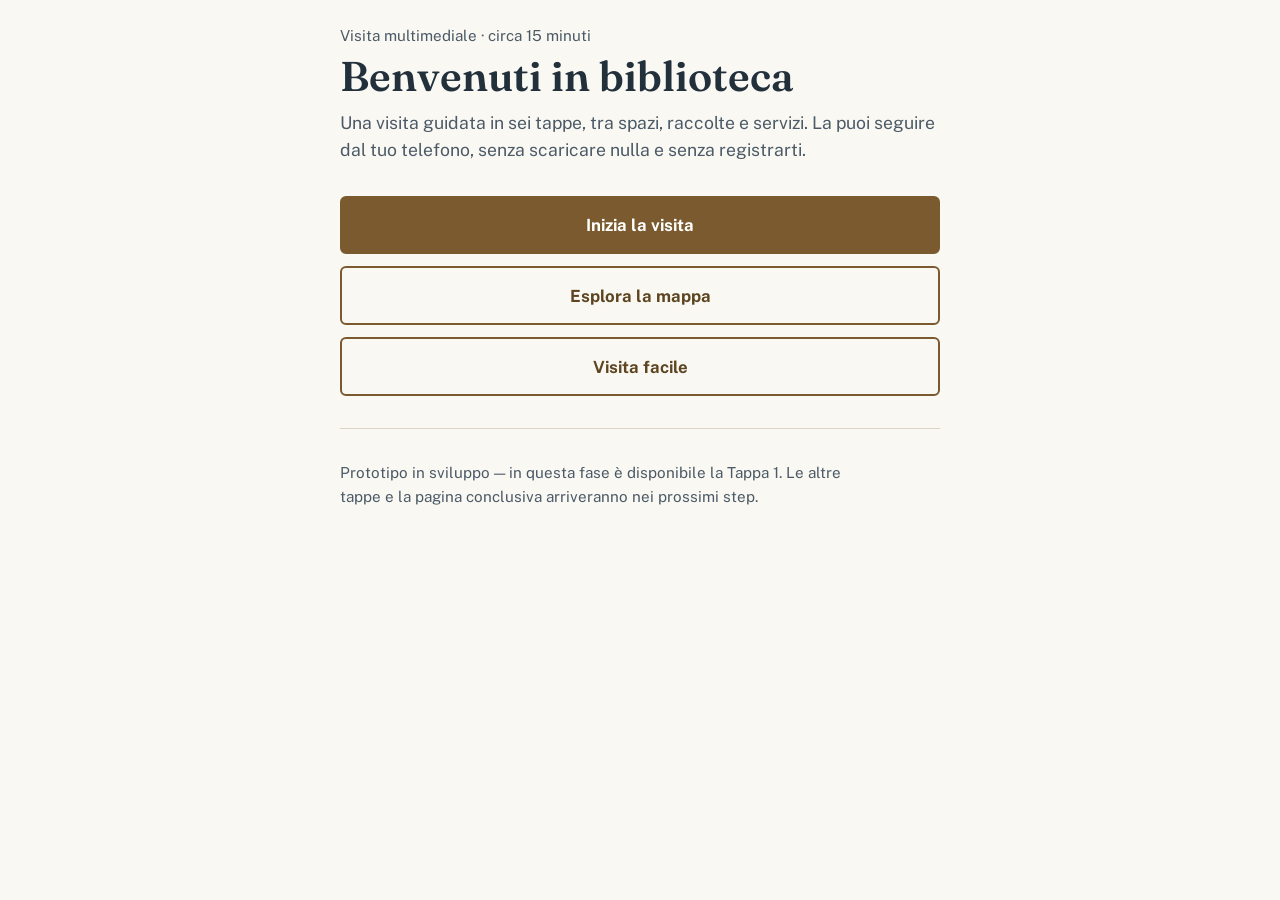
==== index.html @ d2679568 "Add files via upload" ====
<!doctype html>
<html lang="it">
<head>
  <meta charset="utf-8" />
  <meta name="viewport" content="width=device-width, initial-scale=1" />
  <title>Visita multimediale in biblioteca</title>
  <meta name="description" content="Una visita guidata in sei tappe, dal tuo smartphone, senza installazione." />
  <link rel="stylesheet" href="assets/css/style.css" />
</head>
<body>
  <a class="skip-link" href="#main">Vai al contenuto</a>
  <main id="main" class="container">
    <p class="eyebrow">Visita multimediale &middot; circa 15 minuti</p>
    <h1>Benvenuti in biblioteca</h1>
    <p class="subtitle">
      Una visita guidata in sei tappe, tra spazi, raccolte e servizi. La puoi
      seguire dal tuo telefono, senza scaricare nulla e senza registrarti.
    </p>

    <div style="margin-top: 2rem;">
      <a class="button" href="q/01/">Inizia la visita</a>
      <a class="button button--secondary" href="mappa/">Esplora la mappa</a>
      <a class="button button--secondary" href="q/01/?facile=1">Visita facile</a>
    </div>

    <hr class="divider" />
    <p style="color: var(--color-ink-soft); font-size: 0.95rem;">
      Prototipo in sviluppo — in questa fase è disponibile la Tappa 1. Le
      altre tappe e la pagina conclusiva arriveranno nei prossimi step.
    </p>
  </main>
</body>
</html>
---- assets/css/style.css ----
/* Visita multimediale in biblioteca — stile condiviso */

@import url('https://fonts.googleapis.com/css2?family=Fraunces:opsz,wght@9..144,400;9..144,600&family=Public+Sans:wght@400;500;700&display=swap');

:root {
  --color-bg: #faf8f3;
  --color-bg-alt: #f1ece0;
  --color-ink: #22303c;
  --color-ink-soft: #4b5a66;
  --color-accent: #7a5a2e;
  --color-accent-dark: #5e4522;
  --color-sage: #5f7161;
  --color-sage-bg: #e4e9e2;
  --color-border: #dcd4c2;
  --font-display: 'Fraunces', Georgia, 'Times New Roman', serif;
  --font-body: 'Public Sans', -apple-system, BlinkMacSystemFont, 'Segoe UI', Roboto, sans-serif;
  --radius: 6px;
  --max-width: 640px;
}

* { box-sizing: border-box; }

html { -webkit-text-size-adjust: 100%; }

body {
  margin: 0;
  background: var(--color-bg);
  color: var(--color-ink);
  font-family: var(--font-body);
  font-size: 1.0625rem;
  line-height: 1.55;
}

.container {
  max-width: var(--max-width);
  margin: 0 auto;
  padding: 1.5rem 1.25rem 4rem;
}

h1, h2, h3 {
  font-family: var(--font-display);
  font-weight: 600;
  line-height: 1.15;
  margin: 0 0 0.5rem;
  color: var(--color-ink);
}

h1 { font-size: clamp(1.9rem, 6vw, 2.6rem); }
h2 { font-size: 1.3rem; margin-top: 2rem; }

p { margin: 0 0 1rem; max-width: 34em; }

a { color: var(--color-accent-dark); }
a:not(.button) { text-decoration-thickness: 1px; text-underline-offset: 2px; }

.eyebrow {
  font-family: var(--font-body);
  font-size: 0.95rem;
  color: var(--color-ink-soft);
  margin: 0 0 0.35rem;
}

.subtitle {
  font-size: 1.1rem;
  color: var(--color-ink-soft);
}

/* Skip link per navigazione da tastiera */
.skip-link {
  position: absolute;
  left: -999px;
  top: 0;
  background: var(--color-ink);
  color: #fff;
  padding: 0.75rem 1rem;
  z-index: 10;
}
.skip-link:focus {
  left: 1rem;
  top: 1rem;
}

/* Focus visibile ovunque (NFR-07 / accessibilità) */
a:focus-visible,
button:focus-visible,
summary:focus-visible {
  outline: 3px solid var(--color-accent);
  outline-offset: 2px;
}

.button {
  display: block;
  width: 100%;
  min-height: 52px;
  padding: 0.9rem 1.25rem;
  margin-bottom: 0.75rem;
  border: 2px solid var(--color-accent);
  border-radius: var(--radius);
  background: var(--color-accent);
  color: #fff;
  font-family: var(--font-body);
  font-weight: 700;
  font-size: 1.05rem;
  text-align: center;
  text-decoration: none;
  cursor: pointer;
}
.button:hover { background: var(--color-accent-dark); border-color: var(--color-accent-dark); }

.button--secondary {
  background: transparent;
  color: var(--color-accent-dark);
}
.button--secondary:hover { background: var(--color-bg-alt); }

.button[disabled],
.button--muted {
  background: transparent;
  border-color: var(--color-border);
  color: var(--color-ink-soft);
  cursor: default;
}

.image-frame {
  width: 100%;
  border-radius: var(--radius);
  border: 1px solid var(--color-border);
  overflow: hidden;
  margin: 1rem 0 1.25rem;
  background: var(--color-bg-alt);
}
.image-frame img { width: 100%; display: block; }

.box {
  border-left: 4px solid var(--color-sage);
  background: var(--color-sage-bg);
  padding: 1rem 1.1rem;
  border-radius: 0 var(--radius) var(--radius) 0;
  margin: 1.25rem 0;
}
.box h2 { margin-top: 0; font-size: 1.05rem; }

.divider {
  border: none;
  border-top: 1px solid var(--color-border);
  margin: 2rem 0;
}

.nav-tappa {
  display: flex;
  flex-direction: column;
  gap: 0.6rem;
  margin-top: 1.5rem;
}

.nav-status {
  font-size: 0.95rem;
  color: var(--color-ink-soft);
  margin-top: 0.4rem;
  min-height: 1.3em;
}

.stop-list {
  list-style: none;
  margin: 0 0 1.5rem;
  padding: 0;
}
.stop-list li {
  border-bottom: 1px solid var(--color-border);
  padding: 0.9rem 0;
}
.stop-list a {
  font-family: var(--font-display);
  font-size: 1.15rem;
  font-weight: 600;
  text-decoration: none;
  color: var(--color-ink);
}
.stop-list a:hover { color: var(--color-accent-dark); }
.stop-number {
  display: inline-block;
  min-width: 1.6em;
  color: var(--color-ink-soft);
  font-family: var(--font-body);
  font-weight: 500;
}
.stop-list .stop-muted {
  color: var(--color-ink-soft);
}

.state-message {
  padding: 2rem 0;
  color: var(--color-ink-soft);
}

/* Testo facile: piu' grande, meno denso (doc 02 §2) */
body.facile { font-size: 1.2rem; }
body.facile p { max-width: 32em; line-height: 1.7; }

@media (prefers-reduced-motion: reduce) {
  * { animation: none !important; transition: none !important; }
}
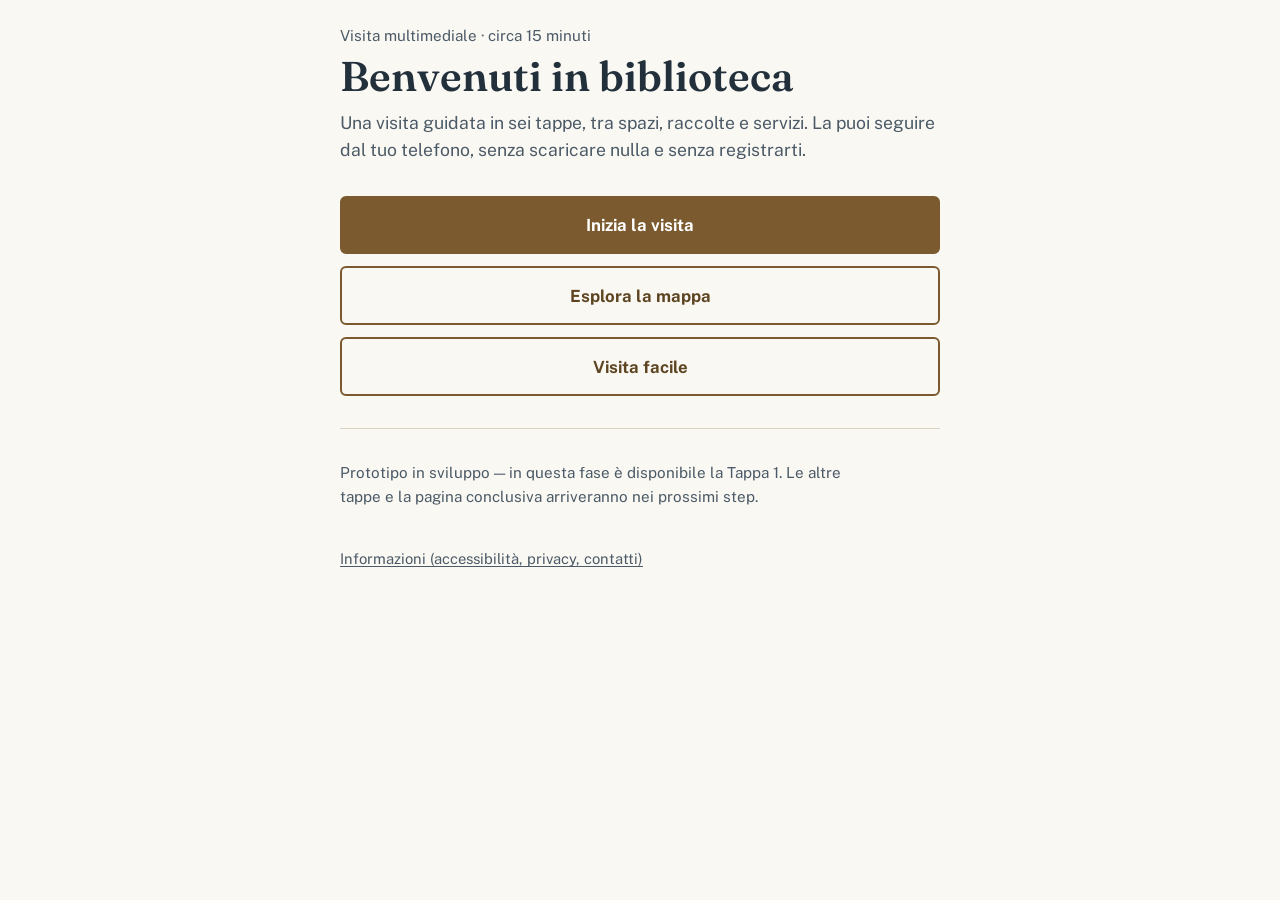
==== commit de1ae0a7: "Add files via upload" ====
--- a/index.html
+++ b/index.html
@@ -28,6 +28,7 @@
       Prototipo in sviluppo — in questa fase è disponibile la Tappa 1. Le
       altre tappe e la pagina conclusiva arriveranno nei prossimi step.
     </p>
+    <a class="footer-link" href="informazioni/">Informazioni (accessibilità, privacy, contatti)</a>
   </main>
 </body>
 </html>
--- a/assets/css/style.css
+++ b/assets/css/style.css
@@ -197,6 +197,46 @@
 body.facile { font-size: 1.2rem; }
 body.facile p { max-width: 32em; line-height: 1.7; }
 
+.image-frame--grande {
+  aspect-ratio: 4 / 3;
+}
+.image-frame--grande img {
+  width: 100%;
+  height: 100%;
+  object-fit: cover;
+}
+
+.mode-toggle {
+  display: flex;
+  gap: 0.5rem;
+  margin-bottom: 1.25rem;
+}
+.mode-pill {
+  flex: 1;
+  min-height: 44px;
+  border: 1px solid var(--color-border);
+  border-radius: 999px;
+  background: transparent;
+  color: var(--color-ink-soft);
+  font-family: var(--font-body);
+  font-size: 0.95rem;
+  font-weight: 500;
+  cursor: pointer;
+}
+.mode-pill--active {
+  background: var(--color-ink);
+  border-color: var(--color-ink);
+  color: #fff;
+  font-weight: 700;
+}
+
+.footer-link {
+  display: inline-block;
+  margin-top: 1.5rem;
+  font-size: 0.92rem;
+  color: var(--color-ink-soft);
+}
+
 @media (prefers-reduced-motion: reduce) {
   * { animation: none !important; transition: none !important; }
 }
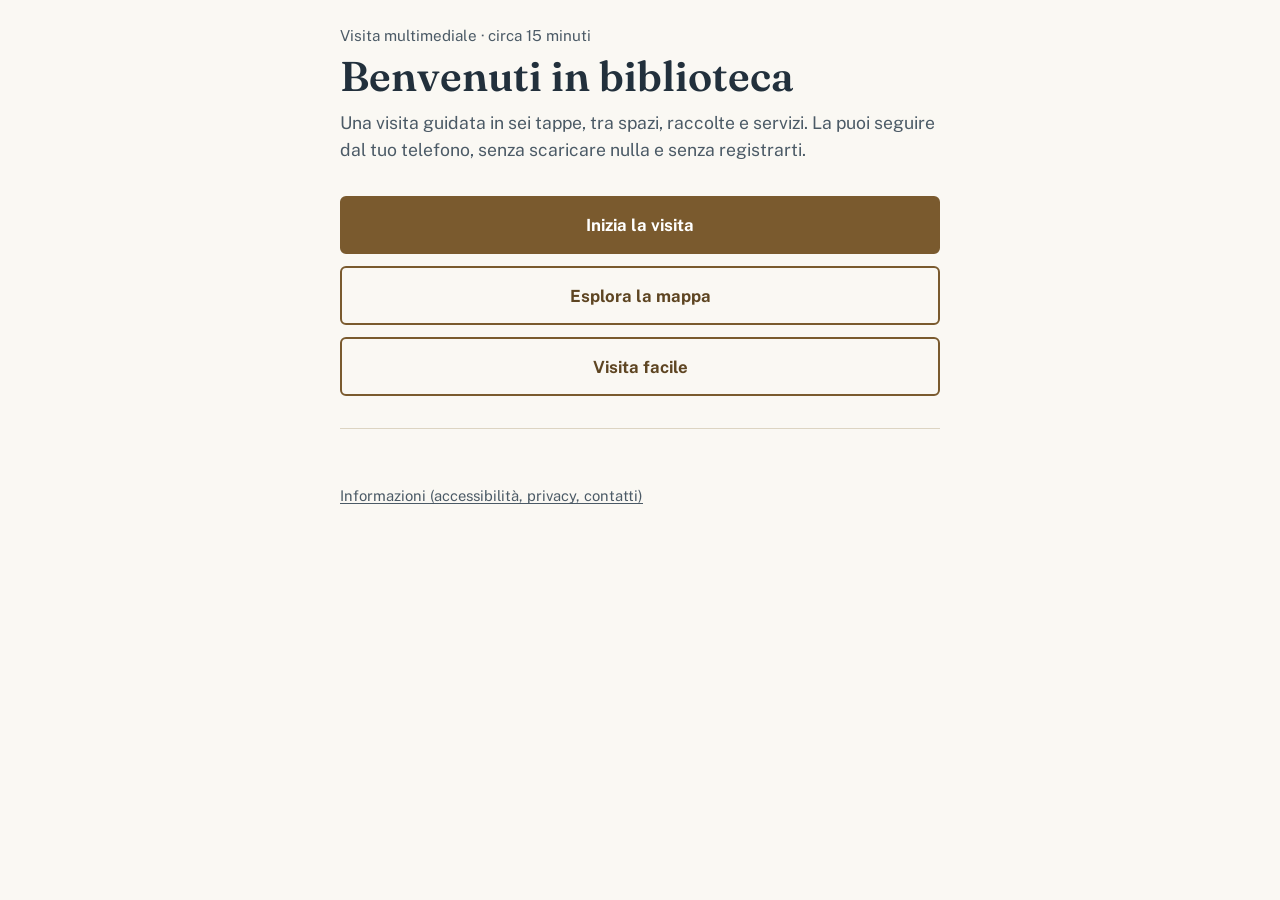
==== commit 8908d160: "Add files via upload" ====
--- a/index.html
+++ b/index.html
@@ -24,10 +24,7 @@
     </div>
 
     <hr class="divider" />
-    <p style="color: var(--color-ink-soft); font-size: 0.95rem;">
-      Prototipo in sviluppo — in questa fase è disponibile la Tappa 1. Le
-      altre tappe e la pagina conclusiva arriveranno nei prossimi step.
-    </p>
+    
     <a class="footer-link" href="informazioni/">Informazioni (accessibilità, privacy, contatti)</a>
   </main>
 </body>
--- a/assets/css/style.css
+++ b/assets/css/style.css
@@ -237,6 +237,54 @@
   color: var(--color-ink-soft);
 }
 
+/* Modulo di valutazione finale (pagina conclusiva) */
+.valutazione-domanda {
+  border: none;
+  padding: 0;
+  margin: 0 0 1.5rem;
+}
+.valutazione-domanda legend,
+.valutazione-domanda > label {
+  font-family: var(--font-body);
+  font-weight: 700;
+  margin-bottom: 0.6rem;
+  padding: 0;
+}
+.opzioni-risposta {
+  display: flex;
+  flex-wrap: wrap;
+  gap: 0.6rem;
+}
+.opzione-risposta {
+  display: flex;
+  align-items: center;
+  gap: 0.5rem;
+  min-height: 48px;
+  padding: 0.5rem 1rem;
+  border: 1px solid var(--color-border);
+  border-radius: var(--radius);
+  cursor: pointer;
+  font-size: 1rem;
+}
+.opzione-risposta:has(input:checked) {
+  border-color: var(--color-ink);
+  background: var(--color-bg-alt);
+  font-weight: 700;
+}
+.opzione-risposta input {
+  width: 1.15em;
+  height: 1.15em;
+}
+textarea {
+  width: 100%;
+  font-family: var(--font-body);
+  font-size: 1rem;
+  padding: 0.65rem;
+  border: 1px solid var(--color-border);
+  border-radius: var(--radius);
+  resize: vertical;
+}
+
 @media (prefers-reduced-motion: reduce) {
   * { animation: none !important; transition: none !important; }
 }
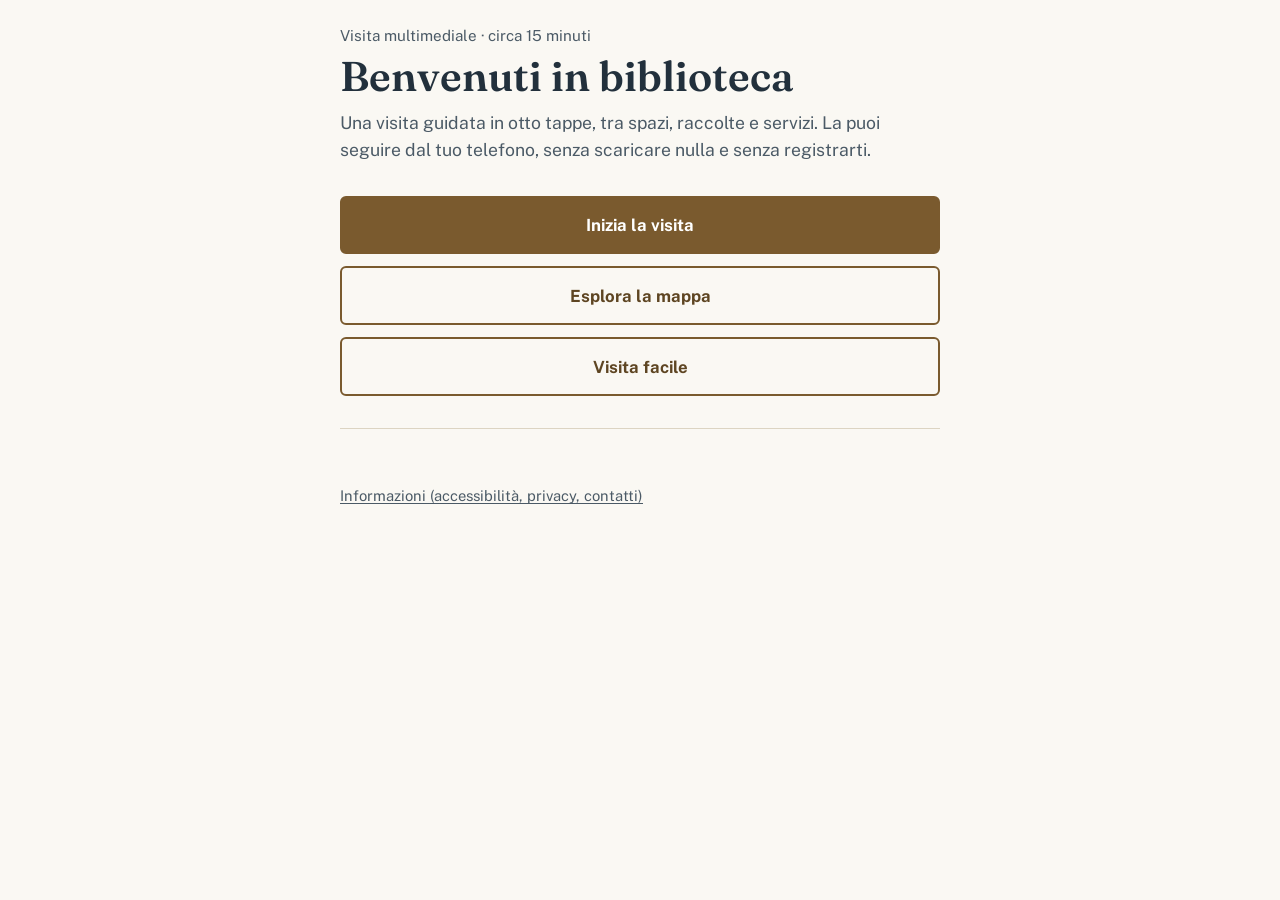
==== commit 21ec66d4: "Add files via upload" ====
--- a/index.html
+++ b/index.html
@@ -13,7 +13,7 @@
     <p class="eyebrow">Visita multimediale &middot; circa 15 minuti</p>
     <h1>Benvenuti in biblioteca</h1>
     <p class="subtitle">
-      Una visita guidata in sei tappe, tra spazi, raccolte e servizi. La puoi
+      Una visita guidata in otto tappe, tra spazi, raccolte e servizi. La puoi
       seguire dal tuo telefono, senza scaricare nulla e senza registrarti.
     </p>
 
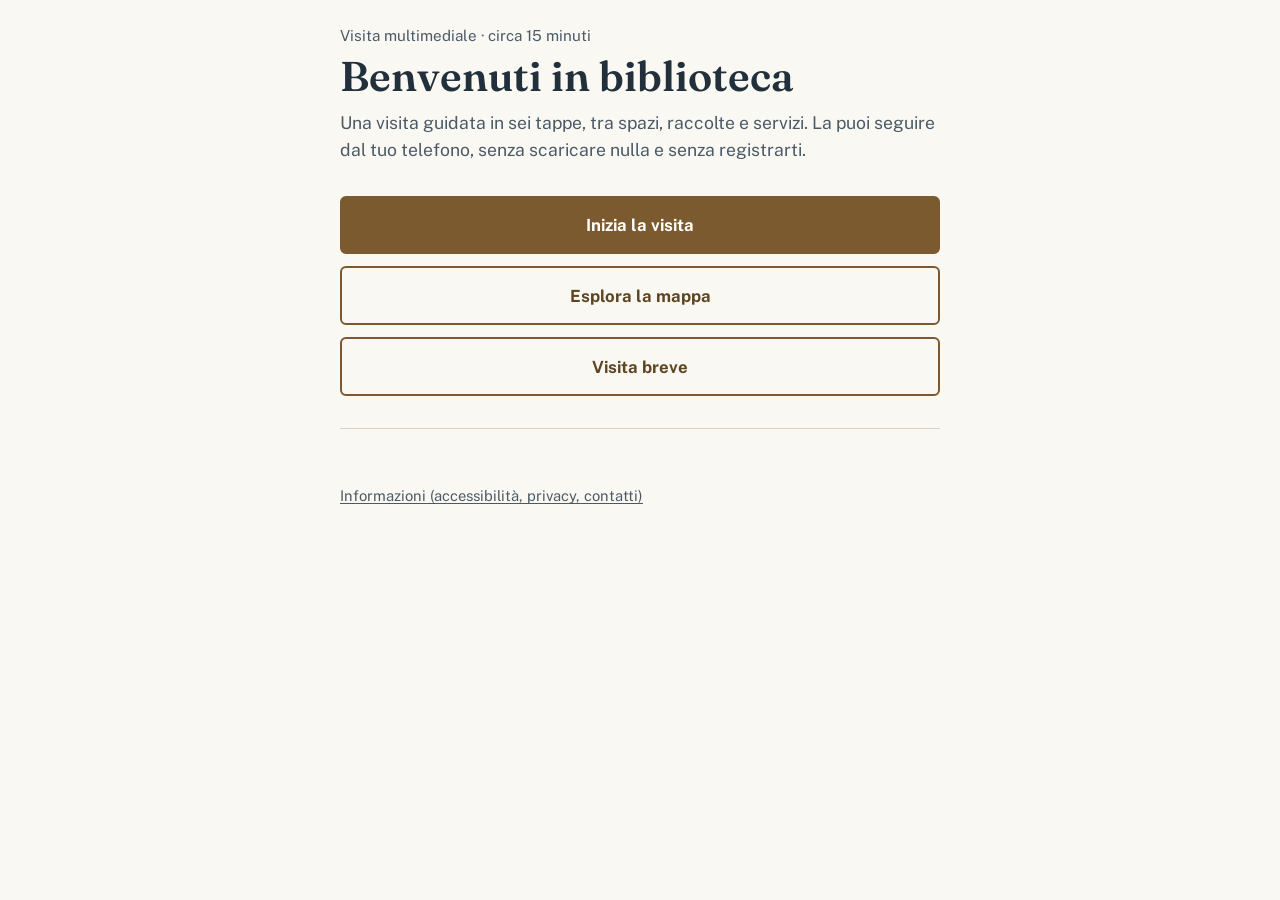
==== commit 7e1eb293: "Add files via upload" ====
--- a/index.html
+++ b/index.html
@@ -13,14 +13,14 @@
     <p class="eyebrow">Visita multimediale &middot; circa 15 minuti</p>
     <h1>Benvenuti in biblioteca</h1>
     <p class="subtitle">
-      Una visita guidata in otto tappe, tra spazi, raccolte e servizi. La puoi
+      Una visita guidata in sei tappe, tra spazi, raccolte e servizi. La puoi
       seguire dal tuo telefono, senza scaricare nulla e senza registrarti.
     </p>
 
     <div style="margin-top: 2rem;">
       <a class="button" href="q/01/">Inizia la visita</a>
       <a class="button button--secondary" href="mappa/">Esplora la mappa</a>
-      <a class="button button--secondary" href="q/01/?facile=1">Visita facile</a>
+      <a class="button button--secondary" href="q/01/?facile=1">Visita breve</a>
     </div>
 
     <hr class="divider" />
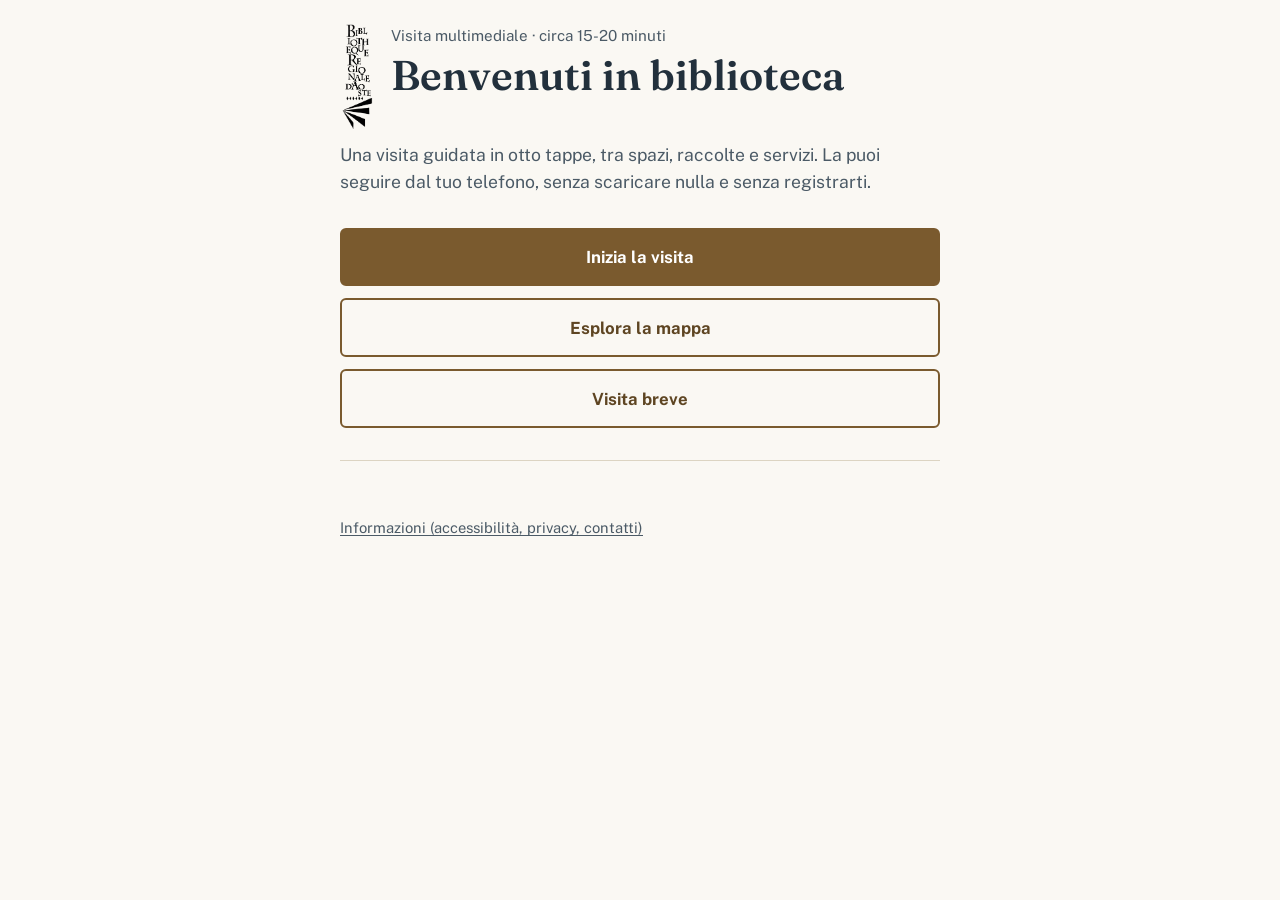
==== commit f472e01b: "Add files via upload" ====
--- a/index.html
+++ b/index.html
@@ -4,21 +4,28 @@
   <meta charset="utf-8" />
   <meta name="viewport" content="width=device-width, initial-scale=1" />
   <title>Visita multimediale in biblioteca</title>
-  <meta name="description" content="Una visita guidata in sei tappe, dal tuo smartphone, senza installazione." />
+  <meta name="description" content="Una visita guidata in otto tappe, dal tuo smartphone, senza installazione." />
   <link rel="stylesheet" href="assets/css/style.css" />
 </head>
 <body>
   <a class="skip-link" href="#main">Vai al contenuto</a>
   <main id="main" class="container">
-    <p class="eyebrow">Visita multimediale &middot; circa 15 minuti</p>
-    <h1>Benvenuti in biblioteca</h1>
+    <div class="header-lockup">
+      <span class="brand-logo-link" aria-hidden="true">
+        <img class="brand-logo" src="assets/media/logo-biblioteca.png" alt="Biblioteca regionale B. Salvadori" />
+      </span>
+      <div class="header-lockup__text">
+        <p class="eyebrow">Visita multimediale &middot; circa 15-20 minuti</p>
+        <h1>Benvenuti in biblioteca</h1>
+      </div>
+    </div>
     <p class="subtitle">
-      Una visita guidata in sei tappe, tra spazi, raccolte e servizi. La puoi
+      Una visita guidata in otto tappe, tra spazi, raccolte e servizi. La puoi
       seguire dal tuo telefono, senza scaricare nulla e senza registrarti.
     </p>
 
     <div style="margin-top: 2rem;">
-      <a class="button" href="q/01/">Inizia la visita</a>
+      <a class="button" href="q/01/?facile=0">Inizia la visita</a>
       <a class="button button--secondary" href="mappa/">Esplora la mappa</a>
       <a class="button button--secondary" href="q/01/?facile=1">Visita breve</a>
     </div>
@@ -28,4 +35,4 @@
     <a class="footer-link" href="informazioni/">Informazioni (accessibilità, privacy, contatti)</a>
   </main>
 </body>
-</html>
+</html>
--- a/assets/css/style.css
+++ b/assets/css/style.css
@@ -288,3 +288,37 @@
 @media (prefers-reduced-motion: reduce) {
   * { animation: none !important; transition: none !important; }
 }
+
+/* Intestazione compatta con logo affiancato al titolo (Opzione A) */
+.header-lockup {
+  display: flex;
+  align-items: flex-start;
+  gap: 1rem;
+  margin-bottom: 0.75rem;
+}
+
+.brand-logo-link {
+  display: block;
+  flex: 0 0 auto;
+  line-height: 0;
+  text-decoration: none;
+}
+
+.brand-logo {
+  height: clamp(80px, 20vw, 105px);
+  width: auto;
+  display: block;
+}
+
+.header-lockup__text {
+  flex: 1 1 auto;
+  min-width: 0;
+}
+
+.header-lockup__text .eyebrow {
+  margin: 0 0 0.25rem;
+}
+
+.header-lockup__text h1 {
+  margin: 0;
+}
